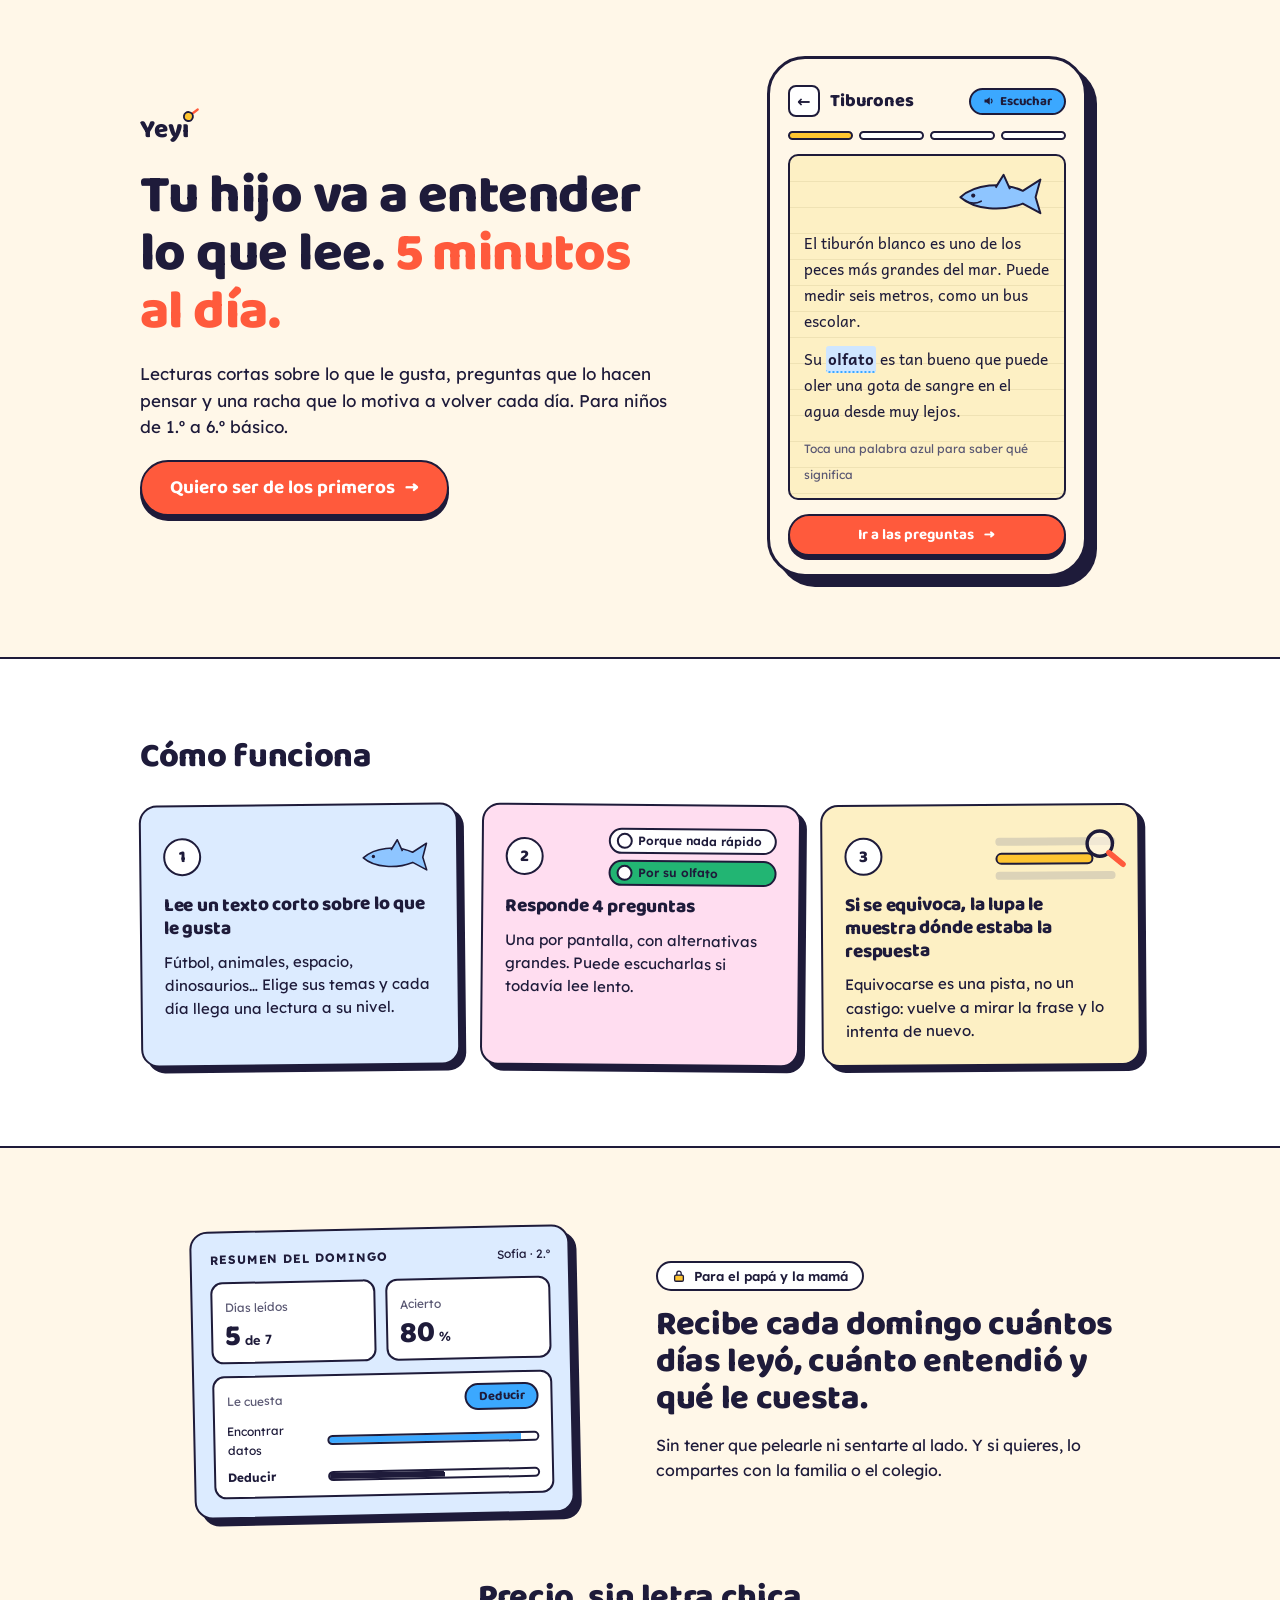
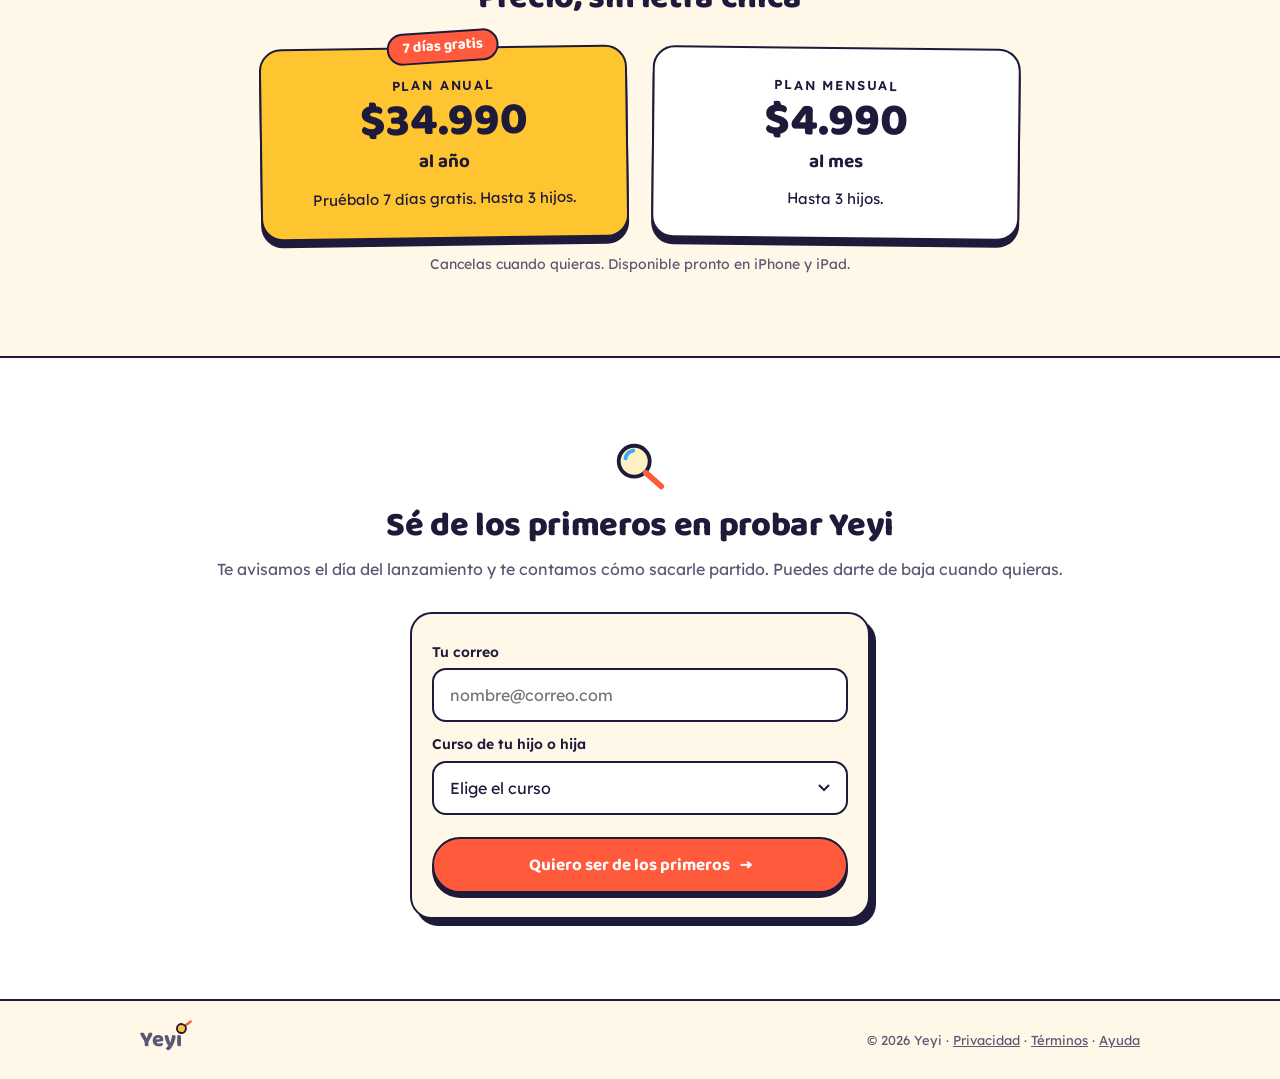
==== landing/index.html @ 7506d90a "Waitlist: say we'll write on launch day and after, with unsubscribe anytime Co-Authored-By: Claude O" ====
<!doctype html>
<html lang="es">
<head>
<meta charset="utf-8">
<meta name="viewport" content="width=device-width, initial-scale=1">
<title>Yeyi: Comprensión lectora para niños de 1.º a 6.º básico</title>
<meta name="description" content="Tu hijo va a entender lo que lee. 5 minutos al día. Lecturas cortas sobre lo que le gusta, preguntas que lo hacen pensar y una racha diaria.">
<meta property="og:title" content="Yeyi: tu hijo va a entender lo que lee">
<meta property="og:description" content="5 minutos al día. Para niños de 1.º a 6.º básico.">
<meta property="og:type" content="website">
<link rel="icon" href="favicon.svg" type="image/svg+xml">
<link rel="preconnect" href="https://fonts.googleapis.com">
<link rel="preconnect" href="https://fonts.gstatic.com" crossorigin>
<link href="https://fonts.googleapis.com/css2?family=Andika&family=Baloo+2:wght@600;700;800&family=Lexend:wght@400;500;600&display=swap" rel="stylesheet">
<link rel="stylesheet" href="styles.css">
</head>
<body>

<header class="hero band band-paper">
  <div class="wrap hero-grid">
    <div class="hero-copy">
      <a class="logo" href="/" aria-label="Yeyi">
        <span>Yeyı</span>
        <svg class="logo-lupa" viewBox="0 0 24 24" aria-hidden="true"><line x1="14" y1="9" x2="21" y2="2" stroke="#FF5A3C" stroke-width="3" stroke-linecap="round"/><circle cx="10" cy="13" r="6" fill="#FFC530" stroke="#1E1B3A" stroke-width="2.5"/></svg>
      </a>
      <h1>Tu hijo va a entender lo que lee. <em>5 minutos al día.</em></h1>
      <p class="lead">Lecturas cortas sobre lo que le gusta, preguntas que lo hacen pensar y una racha que lo motiva a volver cada día. Para niños de 1.º a 6.º básico.</p>
      <a class="btn" href="#lista">Quiero ser de los primeros <span aria-hidden="true">→</span></a>
    </div>

    <div class="phone" aria-hidden="true">
      <div class="phone-top">
        <span class="phone-back">←</span>
        <span class="phone-title">Tiburones</span>
        <span class="pill pill-blue"><svg viewBox="0 0 16 16" width="12" height="12"><path d="M2 6h3l4-3v10l-4-3H2z" fill="currentColor"/><path d="M11 5.5a3.5 3.5 0 0 1 0 5" fill="none" stroke="currentColor" stroke-width="1.6" stroke-linecap="round"/></svg> Escuchar</span>
      </div>
      <div class="progress"><i class="on"></i><i></i><i></i><i></i></div>
      <div class="notebook">
        <svg class="shark" viewBox="0 0 120 60"><path d="M8 34c18-16 52-20 78-8l22-14-6 22 6 20-22-12C60 52 26 50 8 34z" fill="#8EC5FF" stroke="#1E1B3A" stroke-width="2.5" stroke-linejoin="round"/><path d="M52 22l10-16 8 18" fill="#8EC5FF" stroke="#1E1B3A" stroke-width="2.5" stroke-linejoin="round"/><circle cx="24" cy="32" r="2.6" fill="#1E1B3A"/><path d="M14 38c6 4 14 4 20 1" fill="none" stroke="#1E1B3A" stroke-width="2" stroke-linecap="round"/></svg>
        <p>El tiburón blanco es uno de los peces más grandes del mar. Puede medir seis metros, como un bus escolar.</p>
        <p>Su <mark>olfato</mark> es tan bueno que puede oler una gota de sangre en el agua desde muy lejos.</p>
        <p class="hint">Toca una palabra azul para saber qué significa</p>
      </div>
      <span class="btn btn-sm">Ir a las preguntas <span>→</span></span>
    </div>
  </div>
</header>

<section class="band band-white">
  <div class="wrap">
    <h2>Cómo funciona</h2>
    <div class="steps">
      <article class="card card-blue">
        <div class="card-head">
          <span class="num">1</span>
          <svg class="shark shark-sm" viewBox="0 0 120 60" aria-hidden="true"><path d="M8 34c18-16 52-20 78-8l22-14-6 22 6 20-22-12C60 52 26 50 8 34z" fill="#8EC5FF" stroke="#1E1B3A" stroke-width="2.5" stroke-linejoin="round"/><path d="M52 22l10-16 8 18" fill="#8EC5FF" stroke="#1E1B3A" stroke-width="2.5" stroke-linejoin="round"/><circle cx="24" cy="32" r="2.6" fill="#1E1B3A"/></svg>
        </div>
        <h3>Lee un texto corto sobre lo que le gusta</h3>
        <p>Fútbol, animales, espacio, dinosaurios… Elige sus temas y cada día llega una lectura a su nivel.</p>
      </article>
      <article class="card card-pink">
        <div class="card-head">
          <span class="num">2</span>
          <div class="options" aria-hidden="true">
            <span class="opt">Porque nada rápido</span>
            <span class="opt opt-ok">Por su olfato</span>
          </div>
        </div>
        <h3>Responde 4 preguntas</h3>
        <p>Una por pantalla, con alternativas grandes. Puede escucharlas si todavía lee lento.</p>
      </article>
      <article class="card card-yellow">
        <div class="card-head">
          <span class="num">3</span>
          <div class="lupa-lines" aria-hidden="true">
            <i></i><i class="hl"></i><i></i>
            <svg viewBox="0 0 40 40"><circle cx="16" cy="16" r="11" fill="#FFF7E8" fill-opacity=".6" stroke="#1E1B3A" stroke-width="3"/><line x1="24" y1="24" x2="36" y2="34" stroke="#FF5A3C" stroke-width="5" stroke-linecap="round"/></svg>
          </div>
        </div>
        <h3>Si se equivoca, la lupa le muestra dónde estaba la respuesta</h3>
        <p>Equivocarse es una pista, no un castigo: vuelve a mirar la frase y lo intenta de nuevo.</p>
      </article>
    </div>
  </div>
</section>

<section class="band band-paper">
  <div class="wrap parent-grid">
    <div class="parent-copy">
      <span class="badge"><svg viewBox="0 0 16 16" width="14" height="14" aria-hidden="true"><rect x="3" y="7" width="10" height="7" rx="1.5" fill="#FFC530" stroke="#1E1B3A" stroke-width="1.5"/><path d="M5.5 7V5a2.5 2.5 0 0 1 5 0v2" fill="none" stroke="#1E1B3A" stroke-width="1.5"/></svg> Para el papá y la mamá</span>
      <h2>Recibe cada domingo cuántos días leyó, cuánto entendió y qué le cuesta.</h2>
      <p>Sin tener que pelearle ni sentarte al lado. Y si quieres, lo compartes con la familia o el colegio.</p>
    </div>
    <div class="summary" aria-hidden="true">
      <div class="summary-top"><b>RESUMEN DEL DOMINGO</b><span>Sofía · 2.º</span></div>
      <div class="stats">
        <div><small>Días leídos</small><strong>5<em>de 7</em></strong></div>
        <div><small>Acierto</small><strong>80<em>%</em></strong></div>
      </div>
      <div class="skills">
        <div class="skills-top"><small>Le cuesta</small><span class="pill pill-blue">Deducir</span></div>
        <div class="skill"><span>Encontrar datos</span><i style="--v:92%"></i></div>
        <div class="skill"><span><b>Deducir</b></span><i class="dark" style="--v:55%"></i></div>
      </div>
    </div>
  </div>

  <div class="wrap pricing">
    <h2>Precio, sin letra chica</h2>
    <div class="plans">
      <div class="plan plan-year">
        <span class="tag">7 días gratis</span>
        <small>PLAN ANUAL</small>
        <strong>$34.990</strong>
        <b>al año</b>
        <p>Pruébalo 7 días gratis. Hasta 3 hijos.</p>
      </div>
      <div class="plan">
        <small>PLAN MENSUAL</small>
        <strong>$4.990</strong>
        <b>al mes</b>
        <p>Hasta 3 hijos.</p>
      </div>
    </div>
    <p class="note">Cancelas cuando quieras. Disponible pronto en iPhone y iPad.</p>
  </div>
</section>

<section class="band band-white" id="lista">
  <div class="wrap signup">
    <svg class="big-lupa" viewBox="0 0 60 60" aria-hidden="true"><circle cx="24" cy="24" r="16" fill="#FDF0C4" stroke="#1E1B3A" stroke-width="4"/><path d="M15 21a10 10 0 0 1 8-8" fill="none" stroke="#3BA8FF" stroke-width="4" stroke-linecap="round"/><line x1="36" y1="36" x2="52" y2="50" stroke="#FF5A3C" stroke-width="6" stroke-linecap="round"/></svg>
    <h2>Sé de los primeros en probar Yeyi</h2>
    <p>Te avisamos el día del lanzamiento y te contamos cómo sacarle partido. Puedes darte de baja cuando quieras.</p>
    <form class="form" id="waitlist" novalidate>
      <label for="email">Tu correo</label>
      <input id="email" name="email" type="email" inputmode="email" autocomplete="email" placeholder="nombre@correo.com" required>
      <label for="curso">Curso de tu hijo o hija</label>
      <select id="curso" name="curso" required>
        <option value="" selected disabled>Elige el curso</option>
        <option value="1">1.º básico</option>
        <option value="2">2.º básico</option>
        <option value="3">3.º básico</option>
        <option value="4">4.º básico</option>
        <option value="5">5.º básico</option>
        <option value="6">6.º básico</option>
      </select>
      <p class="error" id="error" role="alert" hidden></p>
      <button class="btn" type="submit">Quiero ser de los primeros <span aria-hidden="true">→</span></button>
    </form>
    <div class="done" id="done" hidden>
      <strong>¡Listo!</strong>
      <p>Te avisaremos apenas Yeyi esté disponible.</p>
    </div>
  </div>
</section>

<footer class="band band-paper">
  <div class="wrap foot">
    <a class="logo logo-sm" href="/" aria-label="Yeyi"><span>Yeyı</span><svg class="logo-lupa" viewBox="0 0 24 24" aria-hidden="true"><line x1="14" y1="9" x2="21" y2="2" stroke="#FF5A3C" stroke-width="3" stroke-linecap="round"/><circle cx="10" cy="13" r="6" fill="#FFC530" stroke="#1E1B3A" stroke-width="2.5"/></svg></a>
    <span>© 2026 Yeyi · <a href="privacidad.html">Privacidad</a> · <a href="terminos.html">Términos</a> · <a href="ayuda.html">Ayuda</a></span>
  </div>
</footer>

<script src="app.js"></script>
</body>
</html>
---- landing/styles.css ----
:root {
  --papel: #FFF7E8;
  --tinta: #1E1B3A;
  --tomate: #FF5A3C;
  --girasol: #FFC530;
  --cielo: #3BA8FF;
  --pasto: #22B573;
  --azul-suave: #DCEBFF;
  --rosa-suave: #FFDDF0;
  --amarillo-suave: #FDF0C4;
  --gris: #5A5873;
  --display: "Baloo 2", system-ui, sans-serif;
  --ui: "Lexend", system-ui, sans-serif;
  --lectura: "Andika", system-ui, sans-serif;
}

* { box-sizing: border-box; }
[hidden] { display: none !important; }
html { scroll-behavior: smooth; }
body { margin: 0; background: var(--papel); color: var(--tinta); font: 400 16px/1.55 var(--ui); -webkit-font-smoothing: antialiased; }
h1, h2, h3 { font-family: var(--display); font-weight: 800; line-height: 1.08; margin: 0; letter-spacing: -0.01em; }
h1 { font-size: clamp(34px, 8.5vw, 54px); }
h1 em { font-style: normal; color: var(--tomate); display: block; }
h2 { font-size: clamp(26px, 6vw, 34px); }
h3 { font-size: 19px; line-height: 1.2; }
p { margin: 0; }
a { color: inherit; }

.wrap { max-width: 1040px; margin: 0 auto; padding: 0 20px; }
.band { padding: 56px 0; border-bottom: 2px solid var(--tinta); }
.band-paper { background: var(--papel); }
.band-white { background: #fff; }
footer.band { border-bottom: 0; padding: 28px 0; }

/* Logo */
.logo { position: relative; display: inline-block; font: 800 26px/1 var(--display); text-decoration: none; padding-right: 6px; }
.logo-lupa { position: absolute; width: 18px; height: 18px; right: -4px; top: -10px; transform: rotate(8deg); }
.logo-sm { font-size: 22px; }

/* Buttons */
.btn {
  display: inline-flex; align-items: center; justify-content: center; gap: 10px;
  min-height: 56px; padding: 0 28px; width: 100%;
  background: var(--tomate); color: #fff; border: 2.5px solid var(--tinta); border-radius: 999px;
  box-shadow: 0 5px 0 var(--tinta);
  font: 700 19px/1 var(--display); text-decoration: none; cursor: pointer;
  transition: transform .12s, box-shadow .12s;
}
.btn:hover { transform: translateY(-1px); box-shadow: 0 6px 0 var(--tinta); }
.btn:active { transform: translateY(5px); box-shadow: 0 0 0 var(--tinta); }
.btn:disabled { opacity: .7; cursor: wait; }
.btn-sm { min-height: 42px; font-size: 15px; box-shadow: 0 4px 0 var(--tinta); }

.pill { display: inline-flex; align-items: center; gap: 5px; padding: 5px 12px; border: 2px solid var(--tinta); border-radius: 999px; font: 700 13px/1 var(--display); white-space: nowrap; }
.pill-blue { background: var(--cielo); color: var(--tinta); }

/* Hero */
.hero { padding-top: 40px; }
.hero-grid { display: grid; gap: 40px; }
.hero-copy { display: grid; gap: 20px; justify-items: start; }
.hero-copy .logo { margin-bottom: 4px; }
.lead { font-size: 17px; max-width: 34em; }

/* Phone mockup */
.phone {
  width: min(320px, 100%); justify-self: center; display: grid; gap: 14px;
  background: var(--papel); border: 3px solid var(--tinta); border-radius: 38px; padding: 26px 18px 18px;
  box-shadow: 10px 10px 0 var(--tinta);
}
.phone-top { display: flex; align-items: center; gap: 10px; }
.phone-back { display: grid; place-items: center; width: 32px; height: 32px; border: 2px solid var(--tinta); border-radius: 8px; background: #fff; font-weight: 700; }
.phone-title { font: 800 18px/1 var(--display); flex: 1; }
.progress { display: grid; grid-template-columns: repeat(4, 1fr); gap: 6px; }
.progress i { height: 9px; border: 2px solid var(--tinta); border-radius: 99px; background: #fff; }
.progress i.on { background: var(--girasol); }
.notebook {
  display: grid; gap: 12px; padding: 14px 14px 10px; border: 2px solid var(--tinta); border-radius: 10px;
  background: repeating-linear-gradient(#FDF0C4 0 25px, #EFE2B4 25px 26px);
  font: 15.5px/26px var(--lectura);
}
.notebook mark { background: #CFE6FF; color: inherit; font-weight: 700; border-bottom: 2px dotted var(--cielo); padding: 0 2px; border-radius: 3px; }
.notebook .hint { font: 12px/26px var(--ui); color: var(--gris); }
.shark { width: 96px; justify-self: end; }
.shark-sm { width: 76px; }

/* Steps */
.steps { display: grid; gap: 22px; margin-top: 28px; }
.card { border: 2.5px solid var(--tinta); border-radius: 18px; padding: 22px; box-shadow: 6px 6px 0 var(--tinta); display: grid; gap: 10px; align-content: start; }
.card p { font-size: 15px; }
.card-blue { background: var(--azul-suave); transform: rotate(-.6deg); }
.card-pink { background: var(--rosa-suave); transform: rotate(.5deg); }
.card-yellow { background: var(--amarillo-suave); transform: rotate(-.4deg); }
.card-head { display: flex; justify-content: space-between; align-items: center; min-height: 56px; }
.num { display: grid; place-items: center; width: 38px; height: 38px; border: 2.5px solid var(--tinta); border-radius: 50%; background: #fff; font: 800 17px/1 var(--display); }
.options { display: grid; gap: 6px; }
.opt { display: flex; align-items: center; gap: 6px; padding: 3px 12px 3px 6px; border: 2px solid var(--tinta); border-radius: 999px; background: #fff; font: 600 12px/1.3 var(--ui); }
.opt::before { content: ""; width: 12px; height: 12px; border: 2px solid var(--tinta); border-radius: 50%; background: #fff; }
.opt-ok { background: var(--pasto); }
.lupa-lines { position: relative; width: 120px; display: grid; gap: 7px; padding-top: 6px; }
.lupa-lines i { height: 8px; border-radius: 99px; background: #DCD3B8; }
.lupa-lines i.hl { height: 12px; width: 82%; background: var(--girasol); border: 2px solid var(--tinta); }
.lupa-lines svg { position: absolute; width: 46px; right: -12px; top: -6px; }

/* Parent */
.parent-grid { display: grid; gap: 32px; align-items: center; }
.parent-copy { display: grid; gap: 16px; justify-items: start; }
.badge { display: inline-flex; align-items: center; gap: 8px; padding: 6px 14px; border: 2px solid var(--tinta); border-radius: 999px; background: #fff; font: 600 13px/1 var(--ui); }
.summary { background: var(--azul-suave); border: 2.5px solid var(--tinta); border-radius: 18px; padding: 18px; box-shadow: 7px 7px 0 var(--tinta); transform: rotate(-1.2deg); display: grid; gap: 12px; max-width: 380px; width: 100%; justify-self: center; }
.summary-top { display: flex; justify-content: space-between; font-size: 12px; }
.summary-top b { letter-spacing: .08em; }
.stats { display: grid; grid-template-columns: 1fr 1fr; gap: 10px; }
.stats > div, .skills { background: #fff; border: 2px solid var(--tinta); border-radius: 12px; padding: 10px 12px; }
.stats small, .skills small { font-size: 12px; color: var(--gris); }
.stats strong { display: block; font: 800 30px/1 var(--display); margin-top: 4px; }
.stats strong em { font: 600 13px var(--ui); font-style: normal; margin-left: 4px; }
.skills { display: grid; gap: 8px; }
.skills-top { display: flex; justify-content: space-between; align-items: center; }
.skill { display: grid; grid-template-columns: 90px 1fr; align-items: center; gap: 10px; font-size: 12px; }
.skill i { height: 10px; border: 2px solid var(--tinta); border-radius: 99px; background: linear-gradient(90deg, var(--cielo) var(--v), #fff 0); }
.skill i.dark { background: linear-gradient(90deg, var(--tinta) var(--v), #fff 0); }

/* Pricing */
.pricing { margin-top: 64px; text-align: center; }
.plans { display: grid; gap: 24px; margin: 30px auto 16px; max-width: 760px; }
.plan { position: relative; display: grid; gap: 4px; padding: 30px 20px 26px; background: #fff; border: 2.5px solid var(--tinta); border-radius: 22px; box-shadow: 0 7px 0 var(--tinta); transform: rotate(.6deg); }
.plan-year { background: var(--girasol); transform: rotate(-.8deg); }
.plan small { font: 600 13px/1 var(--ui); letter-spacing: .14em; }
.plan strong { font: 800 46px/1.1 var(--display); }
.plan b { font: 700 19px/1.2 var(--display); }
.plan p { margin-top: 10px; font-size: 15px; }
.tag { position: absolute; top: -18px; left: 50%; transform: translateX(-50%) rotate(-3deg); background: var(--tomate); color: #fff; border: 2px solid var(--tinta); border-radius: 999px; padding: 4px 14px; font: 700 15px/1.3 var(--display); white-space: nowrap; }
.note { font-size: 14px; color: var(--gris); }

/* Signup */
.signup { text-align: center; display: grid; justify-items: center; gap: 12px; }
.signup > p { color: var(--gris); }
.big-lupa { width: 58px; }
.form { width: min(460px, 100%); margin-top: 18px; text-align: left; display: grid; gap: 8px; padding: 24px 20px; background: var(--papel); border: 2.5px solid var(--tinta); border-radius: 22px; box-shadow: 6px 7px 0 var(--tinta); }
.form label { font: 600 14px/1.2 var(--ui); margin-top: 6px; }
.form input, .form select { width: 100%; min-height: 54px; padding: 0 16px; border: 2.5px solid var(--tinta); border-radius: 14px; background: #fff; color: var(--tinta); font: 400 16px var(--ui); appearance: none; }
.form select { background: #fff url("data:image/svg+xml,%3Csvg xmlns='http://www.w3.org/2000/svg' viewBox='0 0 12 8'%3E%3Cpath d='M1 1l5 5 5-5' fill='none' stroke='%231E1B3A' stroke-width='2'/%3E%3C/svg%3E") no-repeat right 16px center / 12px; }
.form input:focus, .form select:focus { outline: 3px solid var(--cielo); outline-offset: 1px; }
.form .btn { margin-top: 14px; padding: 0 16px; font-size: 17px; white-space: nowrap; }
.error { color: #C2321A; font-size: 14px; }
.done { width: min(460px, 100%); margin-top: 18px; padding: 28px 20px; background: #D7F5E6; border: 2.5px solid var(--tinta); border-radius: 22px; box-shadow: 6px 7px 0 var(--tinta); }
.done strong { font: 800 26px/1.2 var(--display); }

/* Footer */
.foot { display: flex; justify-content: space-between; align-items: center; gap: 16px; flex-wrap: wrap; font-size: 13px; color: var(--gris); }

/* Desktop */
@media (min-width: 820px) {
  .band { padding: 80px 0; }
  .hero { padding-top: 56px; }
  .hero-grid { grid-template-columns: 1.25fr 1fr; align-items: center; }
  .btn { width: auto; }
  h1 em { display: inline; }
  .steps { grid-template-columns: repeat(3, 1fr); }
  .parent-grid { grid-template-columns: 1fr 1fr; }
  .summary { order: -1; }
  .plans { grid-template-columns: 1fr 1fr; }
  .form .btn { width: 100%; }
}

@media (prefers-reduced-motion: reduce) {
  html { scroll-behavior: auto; }
  .btn { transition: none; }
}
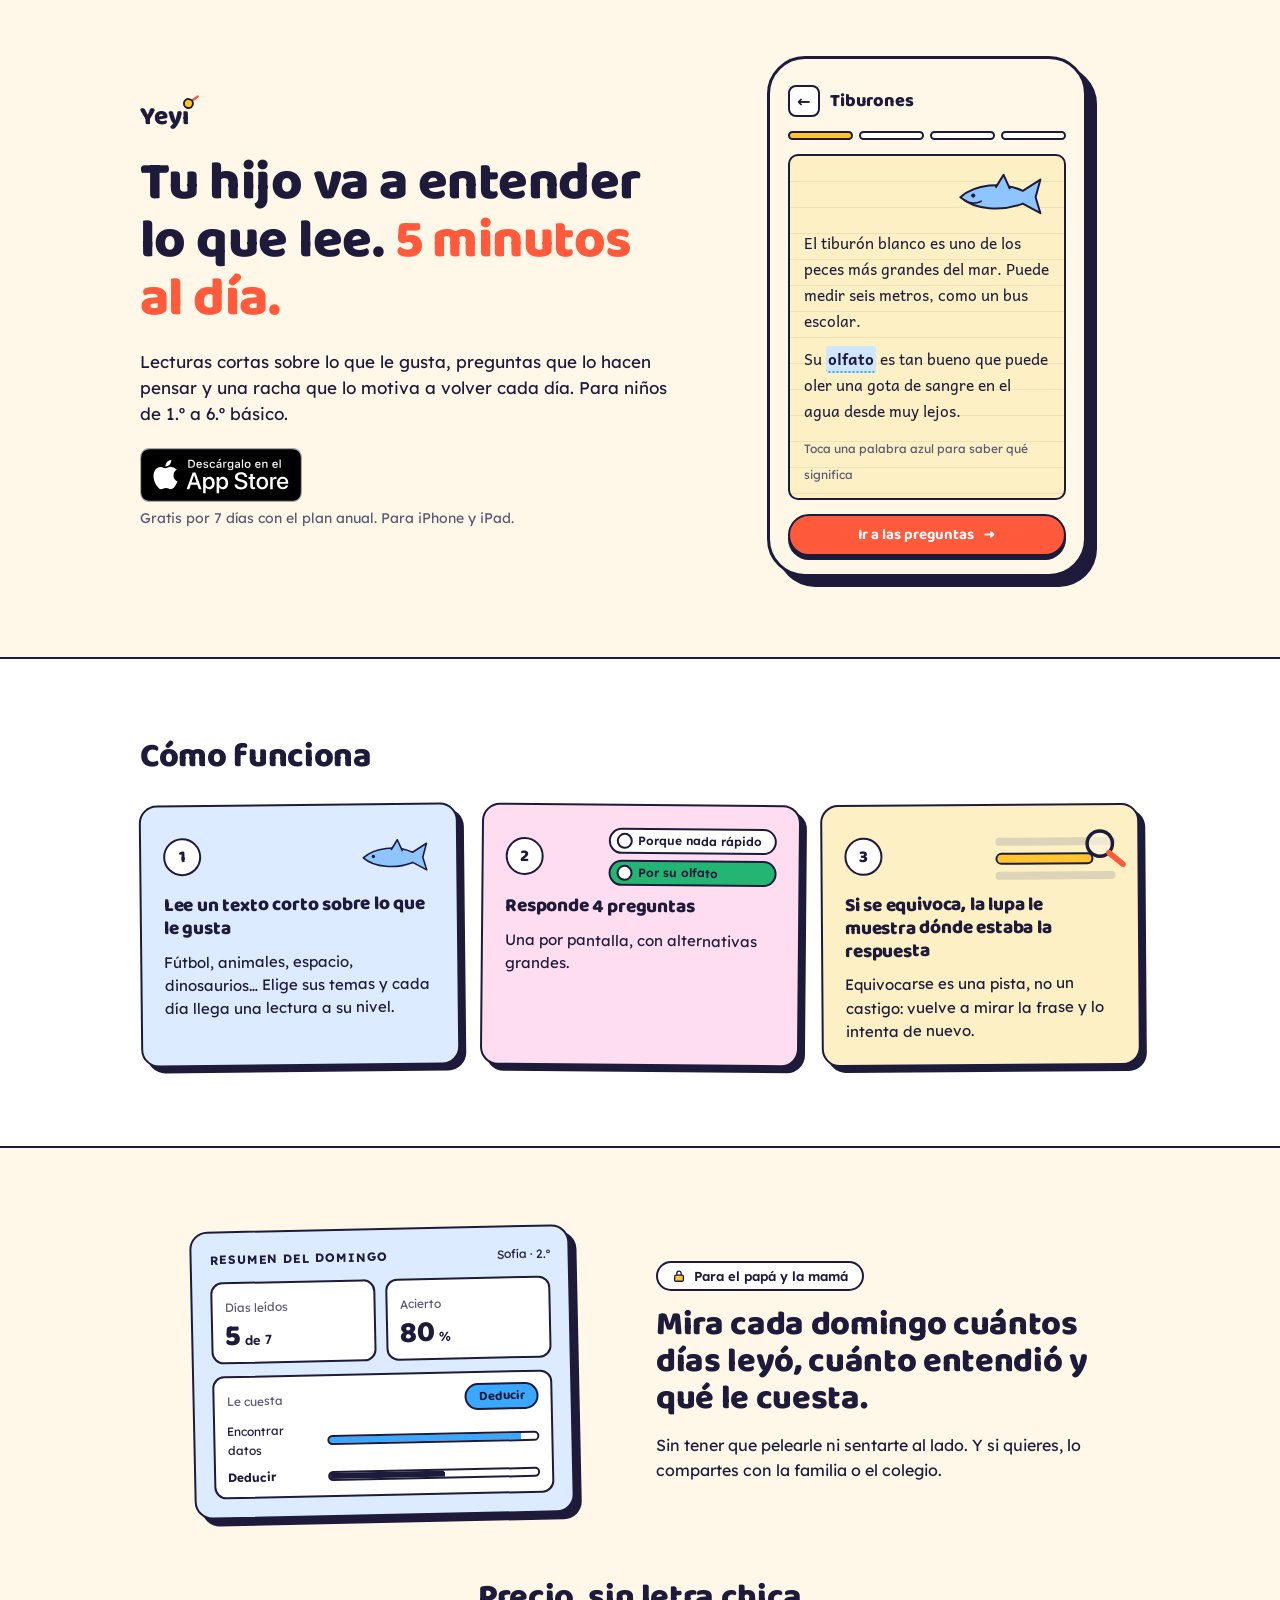
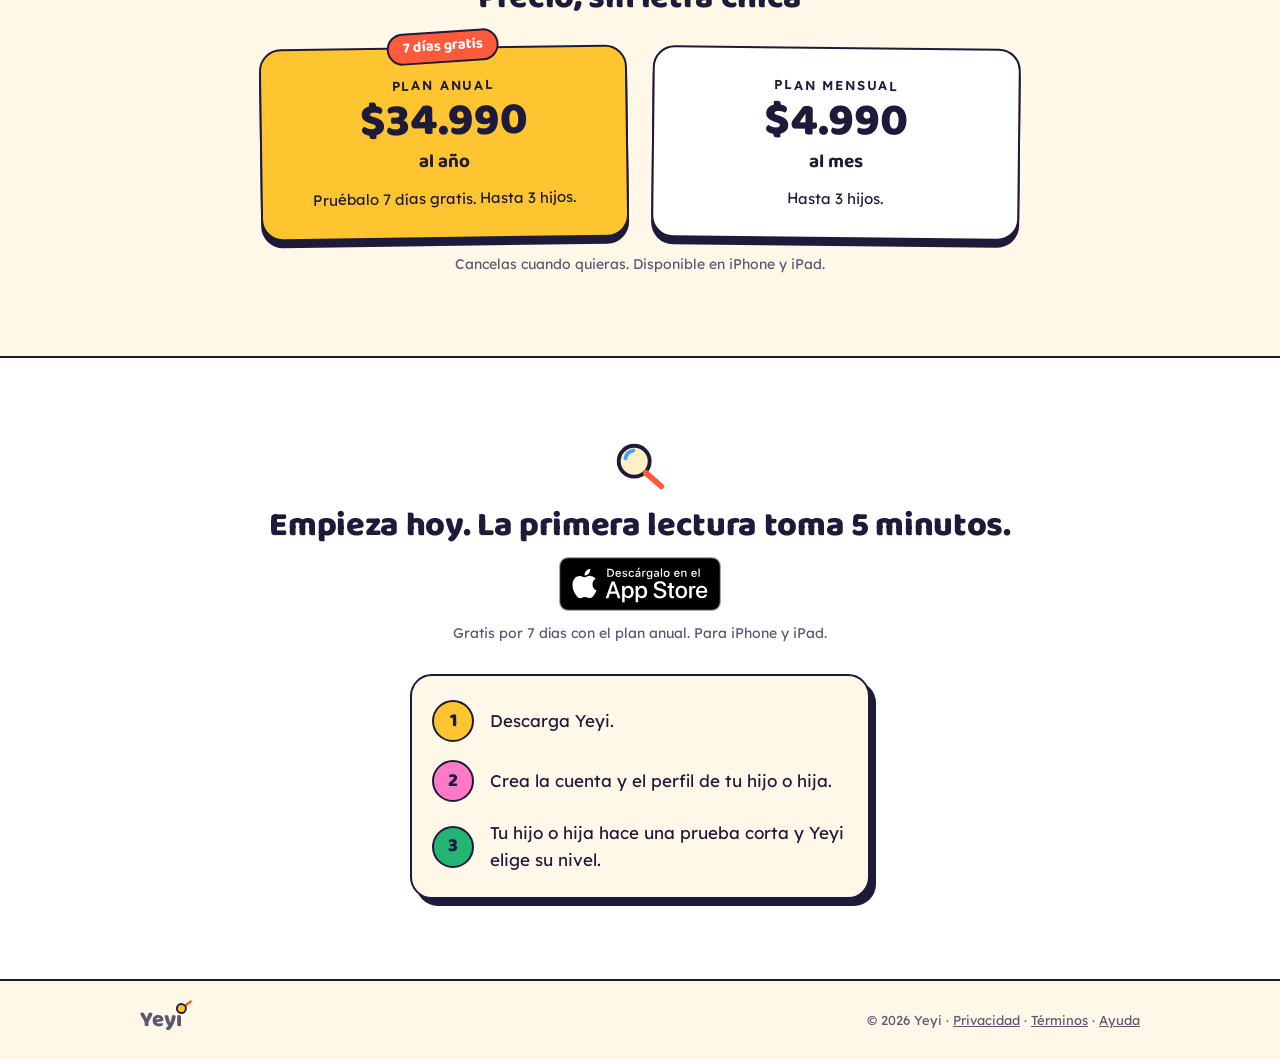
==== commit 79ce99a3: "Landing v2: App Store badge in hero, sticky bar and closing; Android visitors join the Android waitl" ====
--- a/landing/index.html
+++ b/landing/index.html
@@ -13,6 +13,7 @@
 <link rel="preconnect" href="https://fonts.gstatic.com" crossorigin>
 <link href="https://fonts.googleapis.com/css2?family=Andika&family=Baloo+2:wght@600;700;800&family=Lexend:wght@400;500;600&display=swap" rel="stylesheet">
 <link rel="stylesheet" href="styles.css">
+<script>document.documentElement.classList.add(/Android/i.test(navigator.userAgent) ? "android" : "ios");</script>
 </head>
 <body>
 
@@ -25,14 +26,36 @@
       </a>
       <h1>Tu hijo va a entender lo que lee. <em>5 minutos al día.</em></h1>
       <p class="lead">Lecturas cortas sobre lo que le gusta, preguntas que lo hacen pensar y una racha que lo motiva a volver cada día. Para niños de 1.º a 6.º básico.</p>
-      <a class="btn" href="#lista">Quiero ser de los primeros <span aria-hidden="true">→</span></a>
+      <div class="get ios-only">
+        <a class="appstore" href="https://apps.apple.com/cl/app/id6829563453" data-place="hero"><img src="img/app-store-badge-es.svg" width="162" height="54" alt="Descárgalo en el App Store"></a>
+        <p class="small">Gratis por 7 días con el plan anual. Para iPhone y iPad.</p>
+      </div>
+      <div class="android-box android-only">
+        <h3>Por ahora Yeyi es solo para iPhone y iPad.</h3>
+        <p>¿Tienes Android? Déjanos tu correo y te avisamos cuando salga.</p>
+      <form class="form waitlist" novalidate>
+        <label>Tu correo<input name="email" type="email" inputmode="email" autocomplete="email" placeholder="nombre@correo.com" required></label>
+        <label>Curso de tu hijo o hija
+        <select name="curso" required>
+          <option value="" selected disabled>Elige el curso</option>
+          <option value="1">1.º básico</option>
+          <option value="2">2.º básico</option>
+          <option value="3">3.º básico</option>
+          <option value="4">4.º básico</option>
+          <option value="5">5.º básico</option>
+          <option value="6">6.º básico</option>
+        </select></label>
+        <p class="error" role="alert" hidden></p>
+        <button class="btn" type="submit">Avísame cuando salga en Android</button>
+      </form>
+      <div class="done" hidden><strong>¡Listo!</strong><p>Te avisamos cuando Yeyi salga en Android.</p></div>
+      </div>
     </div>
 
     <div class="phone" aria-hidden="true">
       <div class="phone-top">
         <span class="phone-back">←</span>
         <span class="phone-title">Tiburones</span>
-        <span class="pill pill-blue"><svg viewBox="0 0 16 16" width="12" height="12"><path d="M2 6h3l4-3v10l-4-3H2z" fill="currentColor"/><path d="M11 5.5a3.5 3.5 0 0 1 0 5" fill="none" stroke="currentColor" stroke-width="1.6" stroke-linecap="round"/></svg> Escuchar</span>
       </div>
       <div class="progress"><i class="on"></i><i></i><i></i><i></i></div>
       <div class="notebook">
@@ -67,7 +90,7 @@
           </div>
         </div>
         <h3>Responde 4 preguntas</h3>
-        <p>Una por pantalla, con alternativas grandes. Puede escucharlas si todavía lee lento.</p>
+        <p>Una por pantalla, con alternativas grandes.</p>
       </article>
       <article class="card card-yellow">
         <div class="card-head">
@@ -88,7 +111,7 @@
   <div class="wrap parent-grid">
     <div class="parent-copy">
       <span class="badge"><svg viewBox="0 0 16 16" width="14" height="14" aria-hidden="true"><rect x="3" y="7" width="10" height="7" rx="1.5" fill="#FFC530" stroke="#1E1B3A" stroke-width="1.5"/><path d="M5.5 7V5a2.5 2.5 0 0 1 5 0v2" fill="none" stroke="#1E1B3A" stroke-width="1.5"/></svg> Para el papá y la mamá</span>
-      <h2>Recibe cada domingo cuántos días leyó, cuánto entendió y qué le cuesta.</h2>
+      <h2>Mira cada domingo cuántos días leyó, cuánto entendió y qué le cuesta.</h2>
       <p>Sin tener que pelearle ni sentarte al lado. Y si quieres, lo compartes con la familia o el colegio.</p>
     </div>
     <div class="summary" aria-hidden="true">
@@ -122,37 +145,50 @@
         <p>Hasta 3 hijos.</p>
       </div>
     </div>
-    <p class="note">Cancelas cuando quieras. Disponible pronto en iPhone y iPad.</p>
+    <p class="note">Cancelas cuando quieras. Disponible en iPhone y iPad.</p>
   </div>
 </section>
 
-<section class="band band-white" id="lista">
+<section class="band band-white" id="descargar">
   <div class="wrap signup">
     <svg class="big-lupa" viewBox="0 0 60 60" aria-hidden="true"><circle cx="24" cy="24" r="16" fill="#FDF0C4" stroke="#1E1B3A" stroke-width="4"/><path d="M15 21a10 10 0 0 1 8-8" fill="none" stroke="#3BA8FF" stroke-width="4" stroke-linecap="round"/><line x1="36" y1="36" x2="52" y2="50" stroke="#FF5A3C" stroke-width="6" stroke-linecap="round"/></svg>
-    <h2>Sé de los primeros en probar Yeyi</h2>
-    <p>Te avisamos el día del lanzamiento y te contamos cómo sacarle partido. Puedes darte de baja cuando quieras.</p>
-    <form class="form" id="waitlist" novalidate>
-      <label for="email">Tu correo</label>
-      <input id="email" name="email" type="email" inputmode="email" autocomplete="email" placeholder="nombre@correo.com" required>
-      <label for="curso">Curso de tu hijo o hija</label>
-      <select id="curso" name="curso" required>
-        <option value="" selected disabled>Elige el curso</option>
-        <option value="1">1.º básico</option>
-        <option value="2">2.º básico</option>
-        <option value="3">3.º básico</option>
-        <option value="4">4.º básico</option>
-        <option value="5">5.º básico</option>
-        <option value="6">6.º básico</option>
-      </select>
-      <p class="error" id="error" role="alert" hidden></p>
-      <button class="btn" type="submit">Quiero ser de los primeros <span aria-hidden="true">→</span></button>
-    </form>
-    <div class="done" id="done" hidden>
-      <strong>¡Listo!</strong>
-      <p>Te avisaremos apenas Yeyi esté disponible.</p>
-    </div>
+    <div class="get get-center ios-only">
+      <h2>Empieza hoy. La primera lectura toma 5 minutos.</h2>
+      <a class="appstore" href="https://apps.apple.com/cl/app/id6829563453" data-place="cierre"><img src="img/app-store-badge-es.svg" width="162" height="54" alt="Descárgalo en el App Store"></a>
+      <p class="small">Gratis por 7 días con el plan anual. Para iPhone y iPad.</p>
+      <ol class="how">
+        <li><span class="n n1">1</span>Descarga Yeyi.</li>
+        <li><span class="n n2">2</span>Crea la cuenta y el perfil de tu hijo o hija.</li>
+        <li><span class="n n3">3</span>Tu hijo o hija hace una prueba corta y Yeyi elige su nivel.</li>
+      </ol>
+    </div>
+    <div class="android-box android-only">
+        <h3>Por ahora Yeyi es solo para iPhone y iPad.</h3>
+        <p>¿Tienes Android? Déjanos tu correo y te avisamos cuando salga.</p>
+      <form class="form waitlist" novalidate>
+        <label>Tu correo<input name="email" type="email" inputmode="email" autocomplete="email" placeholder="nombre@correo.com" required></label>
+        <label>Curso de tu hijo o hija
+        <select name="curso" required>
+          <option value="" selected disabled>Elige el curso</option>
+          <option value="1">1.º básico</option>
+          <option value="2">2.º básico</option>
+          <option value="3">3.º básico</option>
+          <option value="4">4.º básico</option>
+          <option value="5">5.º básico</option>
+          <option value="6">6.º básico</option>
+        </select></label>
+        <p class="error" role="alert" hidden></p>
+        <button class="btn" type="submit">Avísame cuando salga en Android</button>
+      </form>
+      <div class="done" hidden><strong>¡Listo!</strong><p>Te avisamos cuando Yeyi salga en Android.</p></div>
+      </div>
   </div>
 </section>
+
+<div class="sticky ios-only" id="sticky" aria-hidden="true">
+  <div><b>Yeyi en el App Store</b><small>7 días gratis con el plan anual</small></div>
+  <a class="appstore" href="https://apps.apple.com/cl/app/id6829563453" data-place="barra"><img src="img/app-store-badge-es.svg" width="162" height="54" alt="Descárgalo en el App Store"></a>
+</div>
 
 <footer class="band band-paper">
   <div class="wrap foot">
--- a/landing/styles.css
+++ b/landing/styles.css
@@ -145,6 +145,30 @@
 .done { width: min(460px, 100%); margin-top: 18px; padding: 28px 20px; background: #D7F5E6; border: 2.5px solid var(--tinta); border-radius: 22px; box-shadow: 6px 7px 0 var(--tinta); }
 .done strong { font: 800 26px/1.2 var(--display); }
 
+/* App Store (landing v2). Apple's badge as-is: 54 px tall, 14 px clear around it. */
+html.android .ios-only, html:not(.android) .android-only { display: none !important; }
+.get { display: grid; gap: 6px; justify-items: start; }
+.get-center { justify-items: center; gap: 12px; }
+.appstore { display: inline-block; padding: 14px; margin: -14px; line-height: 0; }
+.appstore img { height: 54px; width: auto; }
+.small { font-size: 14px; color: var(--gris); margin: 0; }
+.how { list-style: none; margin: 18px 0 0; padding: 24px 20px; width: min(460px, 100%); display: grid; gap: 18px; text-align: left; background: var(--papel); border: 2.5px solid var(--tinta); border-radius: 22px; box-shadow: 6px 7px 0 var(--tinta); font-size: 17px; }
+.how li { display: flex; align-items: center; gap: 16px; }
+.how .n { flex: none; display: grid; place-items: center; width: 42px; height: 42px; border: 2.5px solid var(--tinta); border-radius: 50%; font: 800 19px/1 var(--display); }
+.n1 { background: var(--girasol); } .n2 { background: #FF7AC6; } .n3 { background: var(--pasto); }
+.android-box { width: min(460px, 100%); display: grid; gap: 8px; text-align: left; padding: 24px 20px; background: var(--azul-suave); border: 2.5px solid var(--tinta); border-radius: 22px; box-shadow: 6px 7px 0 var(--tinta); }
+.android-box h3 { font-size: 22px; }
+.android-box .form { margin: 4px 0 0; padding: 0; background: none; border: 0; box-shadow: none; }
+.form label { display: grid; gap: 8px; }
+.sticky { display: none; }
+@media (max-width: 760px) {
+  .sticky.visible { display: flex; align-items: center; justify-content: space-between; gap: 12px; position: fixed; inset: auto 0 0; z-index: 10; padding: 10px 16px calc(10px + env(safe-area-inset-bottom)); background: var(--papel); border-top: 2.5px solid var(--tinta); }
+  .sticky b { display: block; font: 800 17px/1.2 var(--display); }
+  .sticky small { font: 400 13px/1.3 var(--ui); color: var(--gris); }
+  .sticky .appstore img { height: 48px; }
+  body.con-barra { padding-bottom: 92px; }
+}
+
 /* Footer */
 .foot { display: flex; justify-content: space-between; align-items: center; gap: 16px; flex-wrap: wrap; font-size: 13px; color: var(--gris); }
 
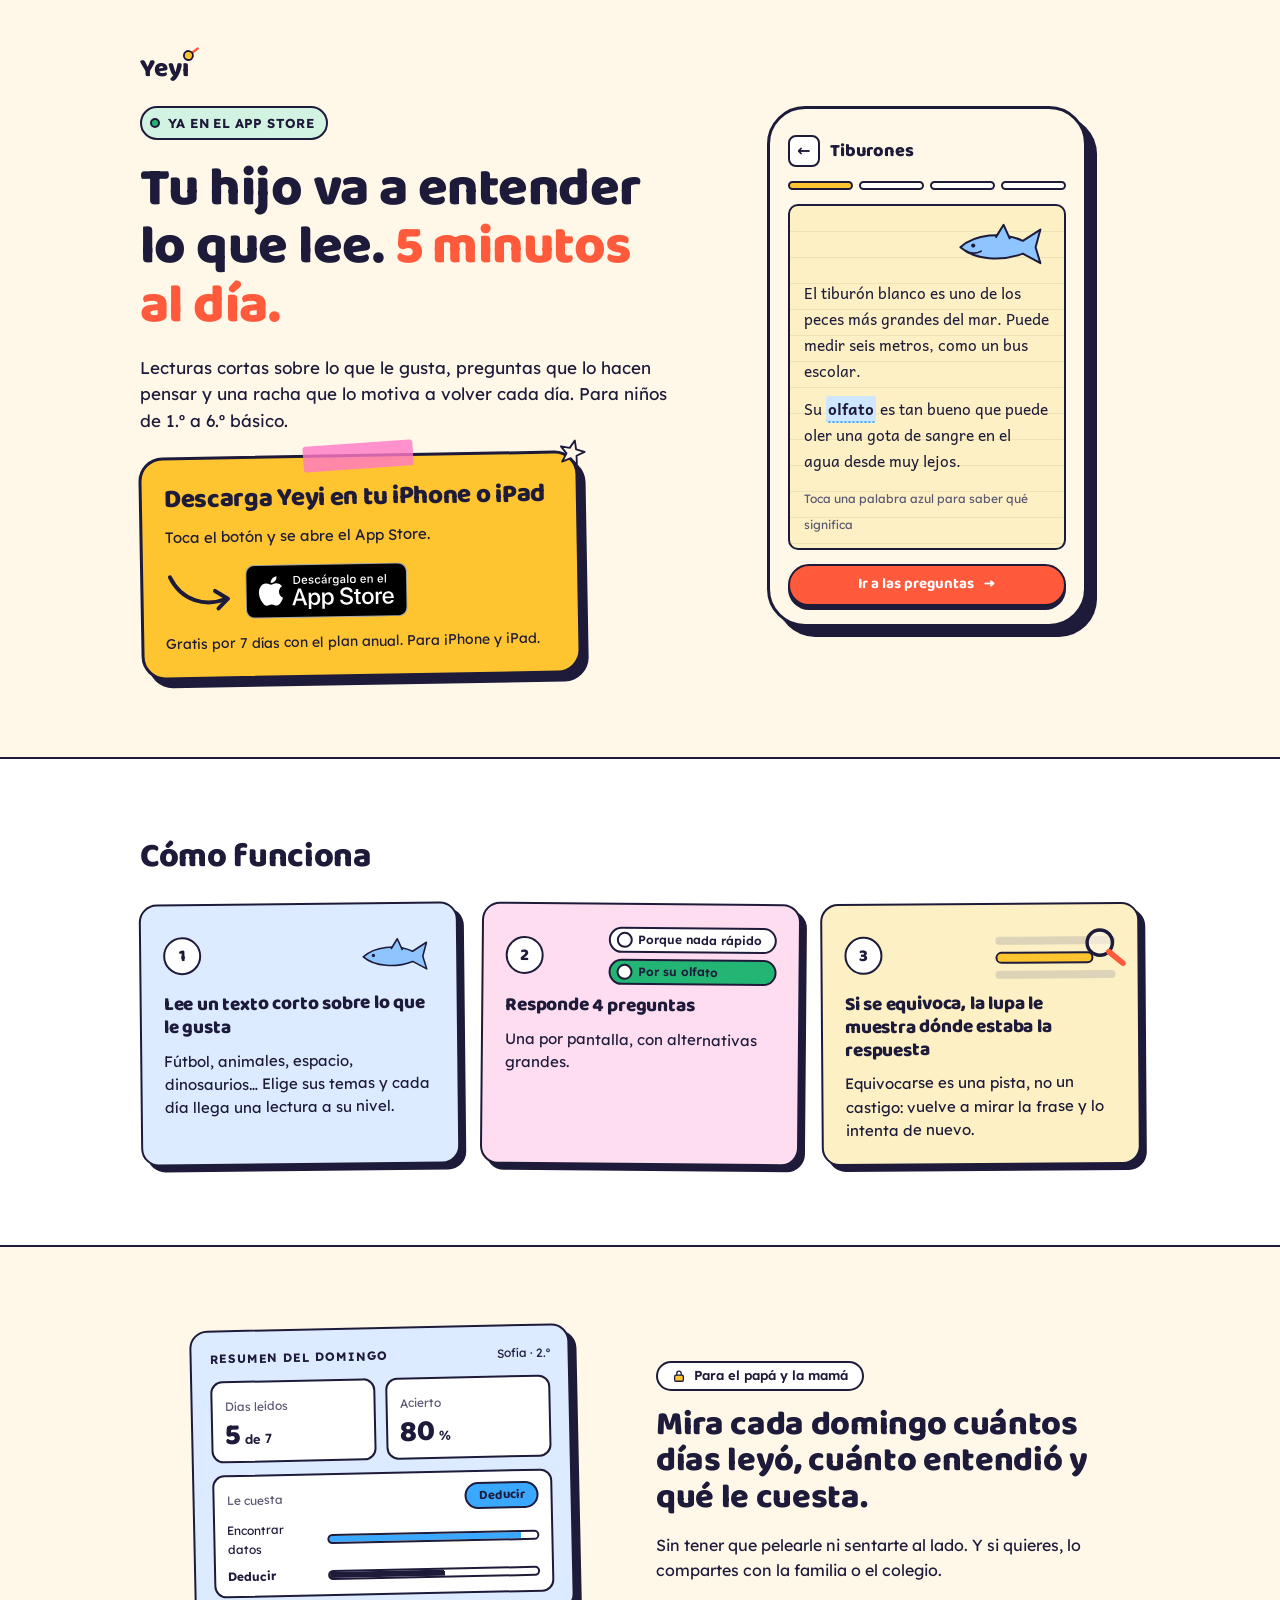
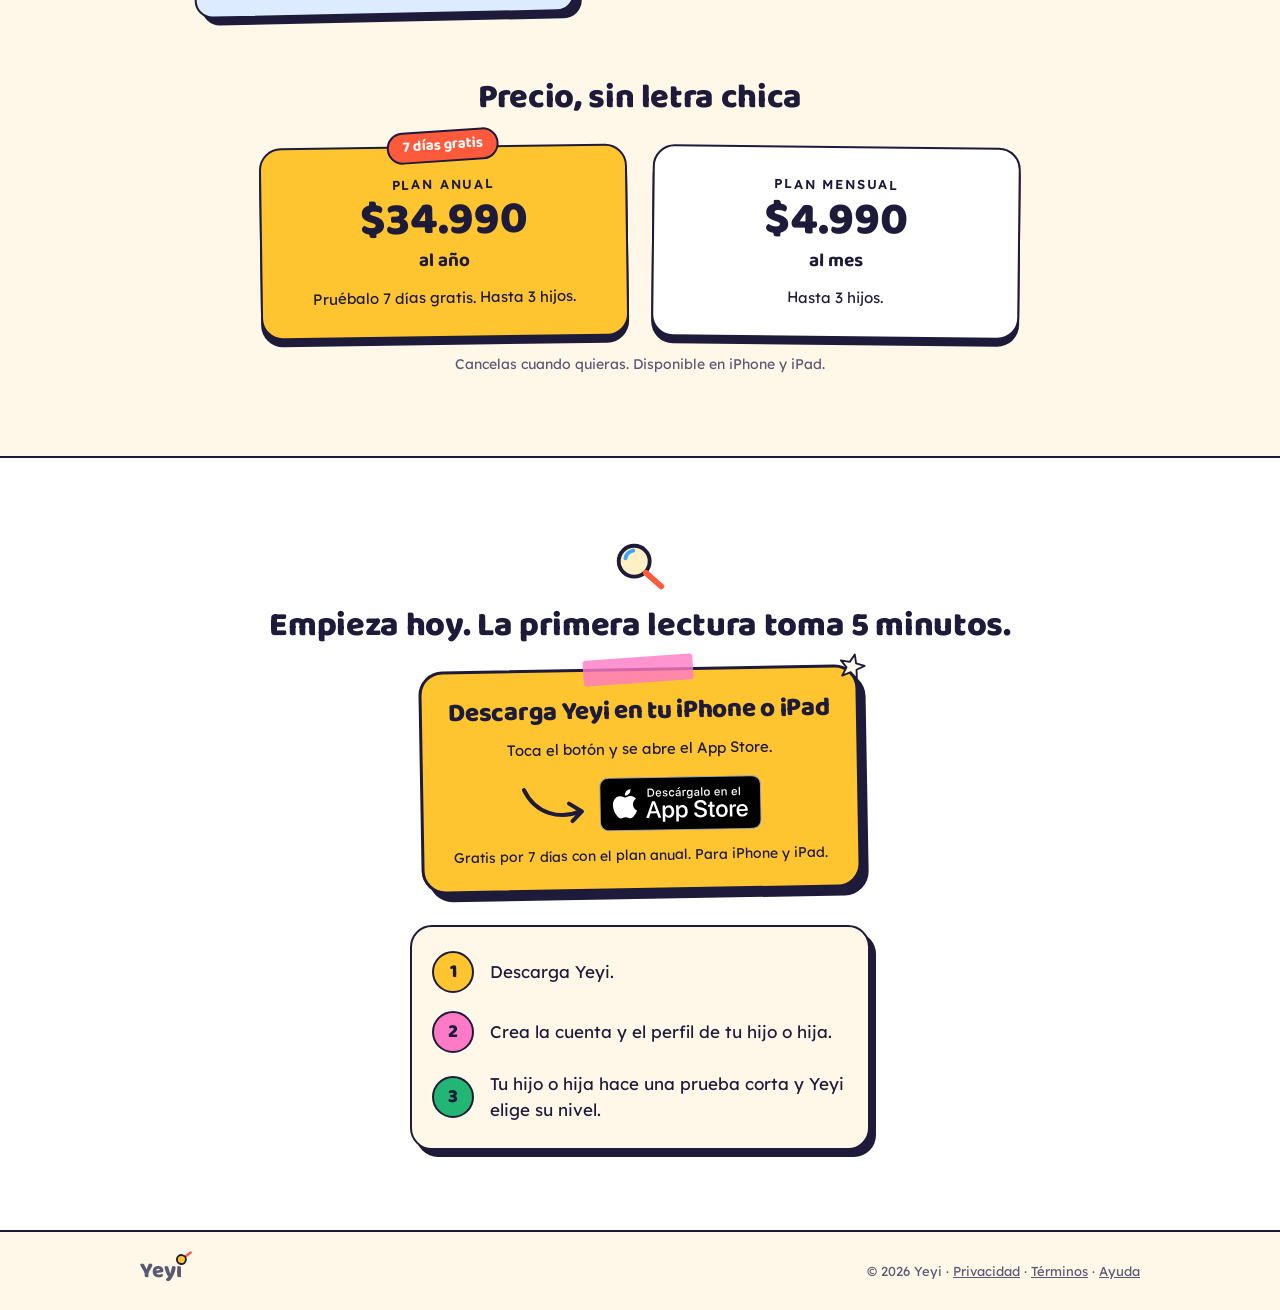
==== commit d5a1c3a2: "Landing v2: «Ya en el App Store» chip and the yellow download card around the badge; sticky bar «Des" ====
--- a/landing/index.html
+++ b/landing/index.html
@@ -24,11 +24,16 @@
         <span>Yeyı</span>
         <svg class="logo-lupa" viewBox="0 0 24 24" aria-hidden="true"><line x1="14" y1="9" x2="21" y2="2" stroke="#FF5A3C" stroke-width="3" stroke-linecap="round"/><circle cx="10" cy="13" r="6" fill="#FFC530" stroke="#1E1B3A" stroke-width="2.5"/></svg>
       </a>
+      <span class="chip"><i></i>Ya en el App Store</span>
       <h1>Tu hijo va a entender lo que lee. <em>5 minutos al día.</em></h1>
       <p class="lead">Lecturas cortas sobre lo que le gusta, preguntas que lo hacen pensar y una racha que lo motiva a volver cada día. Para niños de 1.º a 6.º básico.</p>
-      <div class="get ios-only">
-        <a class="appstore" href="https://apps.apple.com/cl/app/id6829563453" data-place="hero"><img src="img/app-store-badge-es.svg" width="162" height="54" alt="Descárgalo en el App Store"></a>
-        <p class="small">Gratis por 7 días con el plan anual. Para iPhone y iPad.</p>
+      <div class="cta ios-only">
+        <span class="tape" aria-hidden="true"></span>
+        <svg class="cta-star" viewBox="0 0 64 64" aria-hidden="true"><path d="M32 6L39 24L58 25L43 37L48 56L32 45L16 56L21 37L6 25L25 24Z" fill="#FFF7E8" stroke="#1E1B3A" stroke-width="4" stroke-linejoin="round"/></svg>
+        <p class="cta-title">Descarga Yeyi en tu iPhone o iPad</p>
+        <p>Toca el botón y se abre el App Store.</p>
+        <div class="cta-row"><svg class="cta-arrow" viewBox="0 0 90 60" aria-hidden="true"><path d="M6 10 C 20 40, 50 48, 76 38" fill="none" stroke="#1E1B3A" stroke-width="5" stroke-linecap="round"/><path d="M62 28 L78 38 L66 50" fill="none" stroke="#1E1B3A" stroke-width="5" stroke-linecap="round" stroke-linejoin="round"/></svg><a class="appstore" href="https://apps.apple.com/cl/app/id6829563453" data-place="hero"><img src="img/app-store-badge-es.svg" width="162" height="54" alt="Descárgalo en el App Store"></a></div>
+        <p class="cta-note">Gratis por 7 días con el plan anual. Para iPhone y iPad.</p>
       </div>
       <div class="android-box android-only">
         <h3>Por ahora Yeyi es solo para iPhone y iPad.</h3>
@@ -152,10 +157,16 @@
 <section class="band band-white" id="descargar">
   <div class="wrap signup">
     <svg class="big-lupa" viewBox="0 0 60 60" aria-hidden="true"><circle cx="24" cy="24" r="16" fill="#FDF0C4" stroke="#1E1B3A" stroke-width="4"/><path d="M15 21a10 10 0 0 1 8-8" fill="none" stroke="#3BA8FF" stroke-width="4" stroke-linecap="round"/><line x1="36" y1="36" x2="52" y2="50" stroke="#FF5A3C" stroke-width="6" stroke-linecap="round"/></svg>
-    <div class="get get-center ios-only">
+    <div class="closing ios-only">
       <h2>Empieza hoy. La primera lectura toma 5 minutos.</h2>
-      <a class="appstore" href="https://apps.apple.com/cl/app/id6829563453" data-place="cierre"><img src="img/app-store-badge-es.svg" width="162" height="54" alt="Descárgalo en el App Store"></a>
-      <p class="small">Gratis por 7 días con el plan anual. Para iPhone y iPad.</p>
+      <div class="cta cta-center ios-only">
+        <span class="tape" aria-hidden="true"></span>
+        <svg class="cta-star" viewBox="0 0 64 64" aria-hidden="true"><path d="M32 6L39 24L58 25L43 37L48 56L32 45L16 56L21 37L6 25L25 24Z" fill="#FFF7E8" stroke="#1E1B3A" stroke-width="4" stroke-linejoin="round"/></svg>
+        <p class="cta-title">Descarga Yeyi en tu iPhone o iPad</p>
+        <p>Toca el botón y se abre el App Store.</p>
+        <div class="cta-row"><svg class="cta-arrow" viewBox="0 0 90 60" aria-hidden="true"><path d="M6 10 C 20 40, 50 48, 76 38" fill="none" stroke="#1E1B3A" stroke-width="5" stroke-linecap="round"/><path d="M62 28 L78 38 L66 50" fill="none" stroke="#1E1B3A" stroke-width="5" stroke-linecap="round" stroke-linejoin="round"/></svg><a class="appstore" href="https://apps.apple.com/cl/app/id6829563453" data-place="cierre"><img src="img/app-store-badge-es.svg" width="162" height="54" alt="Descárgalo en el App Store"></a></div>
+        <p class="cta-note">Gratis por 7 días con el plan anual. Para iPhone y iPad.</p>
+      </div>
       <ol class="how">
         <li><span class="n n1">1</span>Descarga Yeyi.</li>
         <li><span class="n n2">2</span>Crea la cuenta y el perfil de tu hijo o hija.</li>
@@ -186,7 +197,7 @@
 </section>
 
 <div class="sticky ios-only" id="sticky" aria-hidden="true">
-  <div><b>Yeyi en el App Store</b><small>7 días gratis con el plan anual</small></div>
+  <div><b>Descarga Yeyi gratis</b><small>Se abre el App Store</small></div>
   <a class="appstore" href="https://apps.apple.com/cl/app/id6829563453" data-place="barra"><img src="img/app-store-badge-es.svg" width="162" height="54" alt="Descárgalo en el App Store"></a>
 </div>
 
--- a/landing/styles.css
+++ b/landing/styles.css
@@ -151,6 +151,18 @@
 .get-center { justify-items: center; gap: 12px; }
 .appstore { display: inline-block; padding: 14px; margin: -14px; line-height: 0; }
 .appstore img { height: 54px; width: auto; }
+.chip { display: inline-flex; align-items: center; gap: 8px; height: 34px; padding: 0 12px 0 8px; background: #D3F3E2; border: 2.5px solid var(--tinta); border-radius: 999px; font: 700 13px/1 var(--ui); letter-spacing: .4px; text-transform: uppercase; }
+.chip i { width: 10px; height: 10px; border-radius: 50%; background: var(--pasto); border: 2px solid var(--tinta); }
+.cta { position: relative; width: 100%; max-width: 440px; padding: 26px 22px 22px; background: var(--girasol); border: 3px solid var(--tinta); border-radius: 24px; box-shadow: 7px 8px 0 var(--tinta); transform: rotate(-1deg); display: flex; flex-direction: column; align-items: flex-start; gap: 12px; text-align: left; }
+.cta p { margin: 0; font-size: 15px; line-height: 1.45; }
+.cta .cta-title { font: 800 26px/1.1 var(--display); letter-spacing: -.3px; }
+.cta .cta-note { font-size: 14px; margin-top: 2px; }
+.cta-center { align-items: center; text-align: center; margin: 8px auto 0; }
+.tape { position: absolute; left: 50%; top: -14px; width: 110px; height: 26px; margin-left: -55px; background: rgba(255,122,198,.8); transform: rotate(-3deg); border-radius: 3px; }
+.cta-star { position: absolute; right: -12px; top: -16px; width: 30px; transform: rotate(14deg); }
+.cta-row { display: flex; align-items: center; gap: 8px; margin-top: 6px; }
+.cta-arrow { flex: none; width: 72px; }
+.closing { display: grid; justify-items: center; gap: 16px; width: 100%; }
 .small { font-size: 14px; color: var(--gris); margin: 0; }
 .how { list-style: none; margin: 18px 0 0; padding: 24px 20px; width: min(460px, 100%); display: grid; gap: 18px; text-align: left; background: var(--papel); border: 2.5px solid var(--tinta); border-radius: 22px; box-shadow: 6px 7px 0 var(--tinta); font-size: 17px; }
 .how li { display: flex; align-items: center; gap: 16px; }
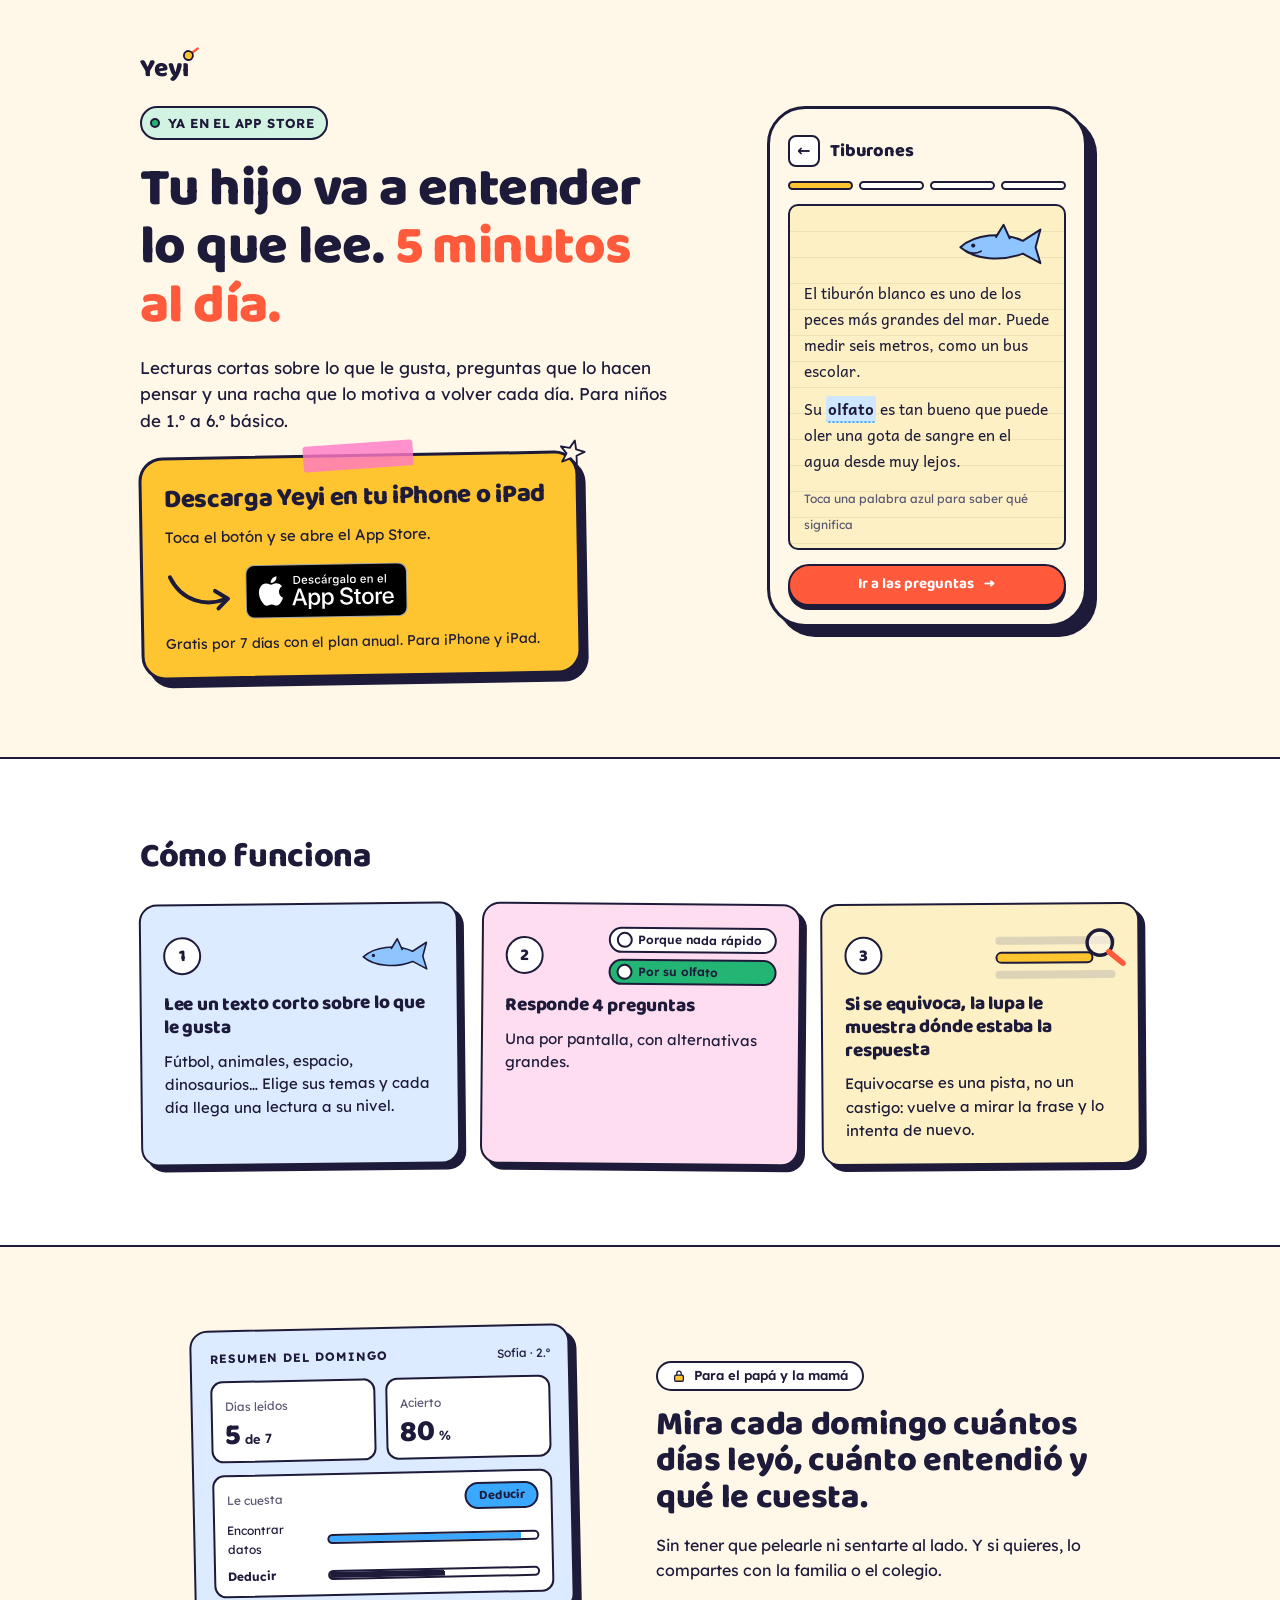
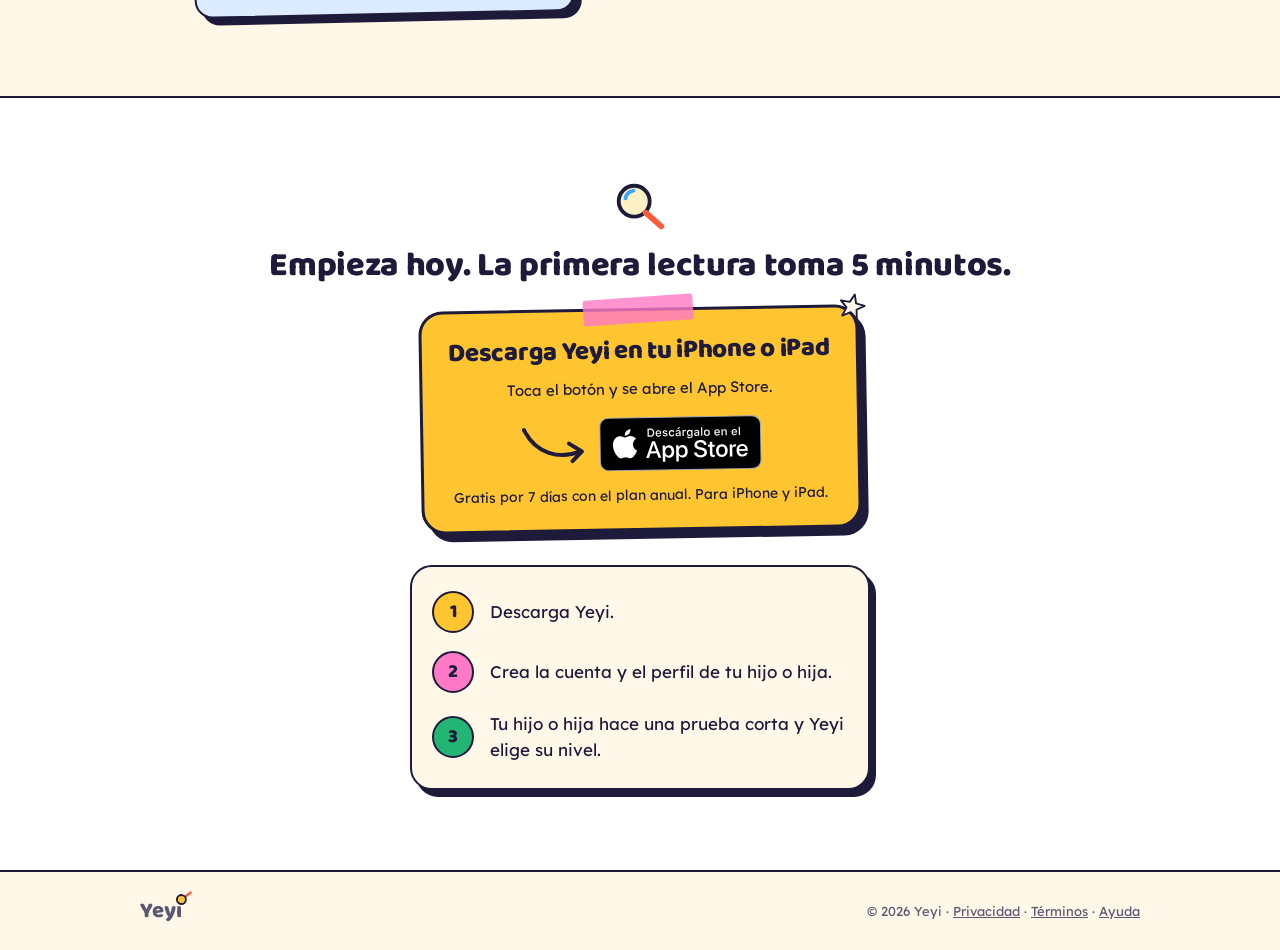
==== commit b3d50e02: "Landing: drop the Chile-only price block (visitors come from other countries too) Co-Authored-By: Cl" ====
--- a/landing/index.html
+++ b/landing/index.html
@@ -12,7 +12,7 @@
 <link rel="preconnect" href="https://fonts.googleapis.com">
 <link rel="preconnect" href="https://fonts.gstatic.com" crossorigin>
 <link href="https://fonts.googleapis.com/css2?family=Andika&family=Baloo+2:wght@600;700;800&family=Lexend:wght@400;500;600&display=swap" rel="stylesheet">
-<link rel="stylesheet" href="styles.css">
+<link rel="stylesheet" href="styles.css?v=2">
 <script>document.documentElement.classList.add(/Android/i.test(navigator.userAgent) ? "android" : "ios");</script>
 </head>
 <body>
@@ -132,26 +132,6 @@
       </div>
     </div>
   </div>
-
-  <div class="wrap pricing">
-    <h2>Precio, sin letra chica</h2>
-    <div class="plans">
-      <div class="plan plan-year">
-        <span class="tag">7 días gratis</span>
-        <small>PLAN ANUAL</small>
-        <strong>$34.990</strong>
-        <b>al año</b>
-        <p>Pruébalo 7 días gratis. Hasta 3 hijos.</p>
-      </div>
-      <div class="plan">
-        <small>PLAN MENSUAL</small>
-        <strong>$4.990</strong>
-        <b>al mes</b>
-        <p>Hasta 3 hijos.</p>
-      </div>
-    </div>
-    <p class="note">Cancelas cuando quieras. Disponible en iPhone y iPad.</p>
-  </div>
 </section>
 
 <section class="band band-white" id="descargar">
@@ -208,6 +188,6 @@
   </div>
 </footer>
 
-<script src="app.js"></script>
+<script src="app.js?v=4"></script>
 </body>
 </html>
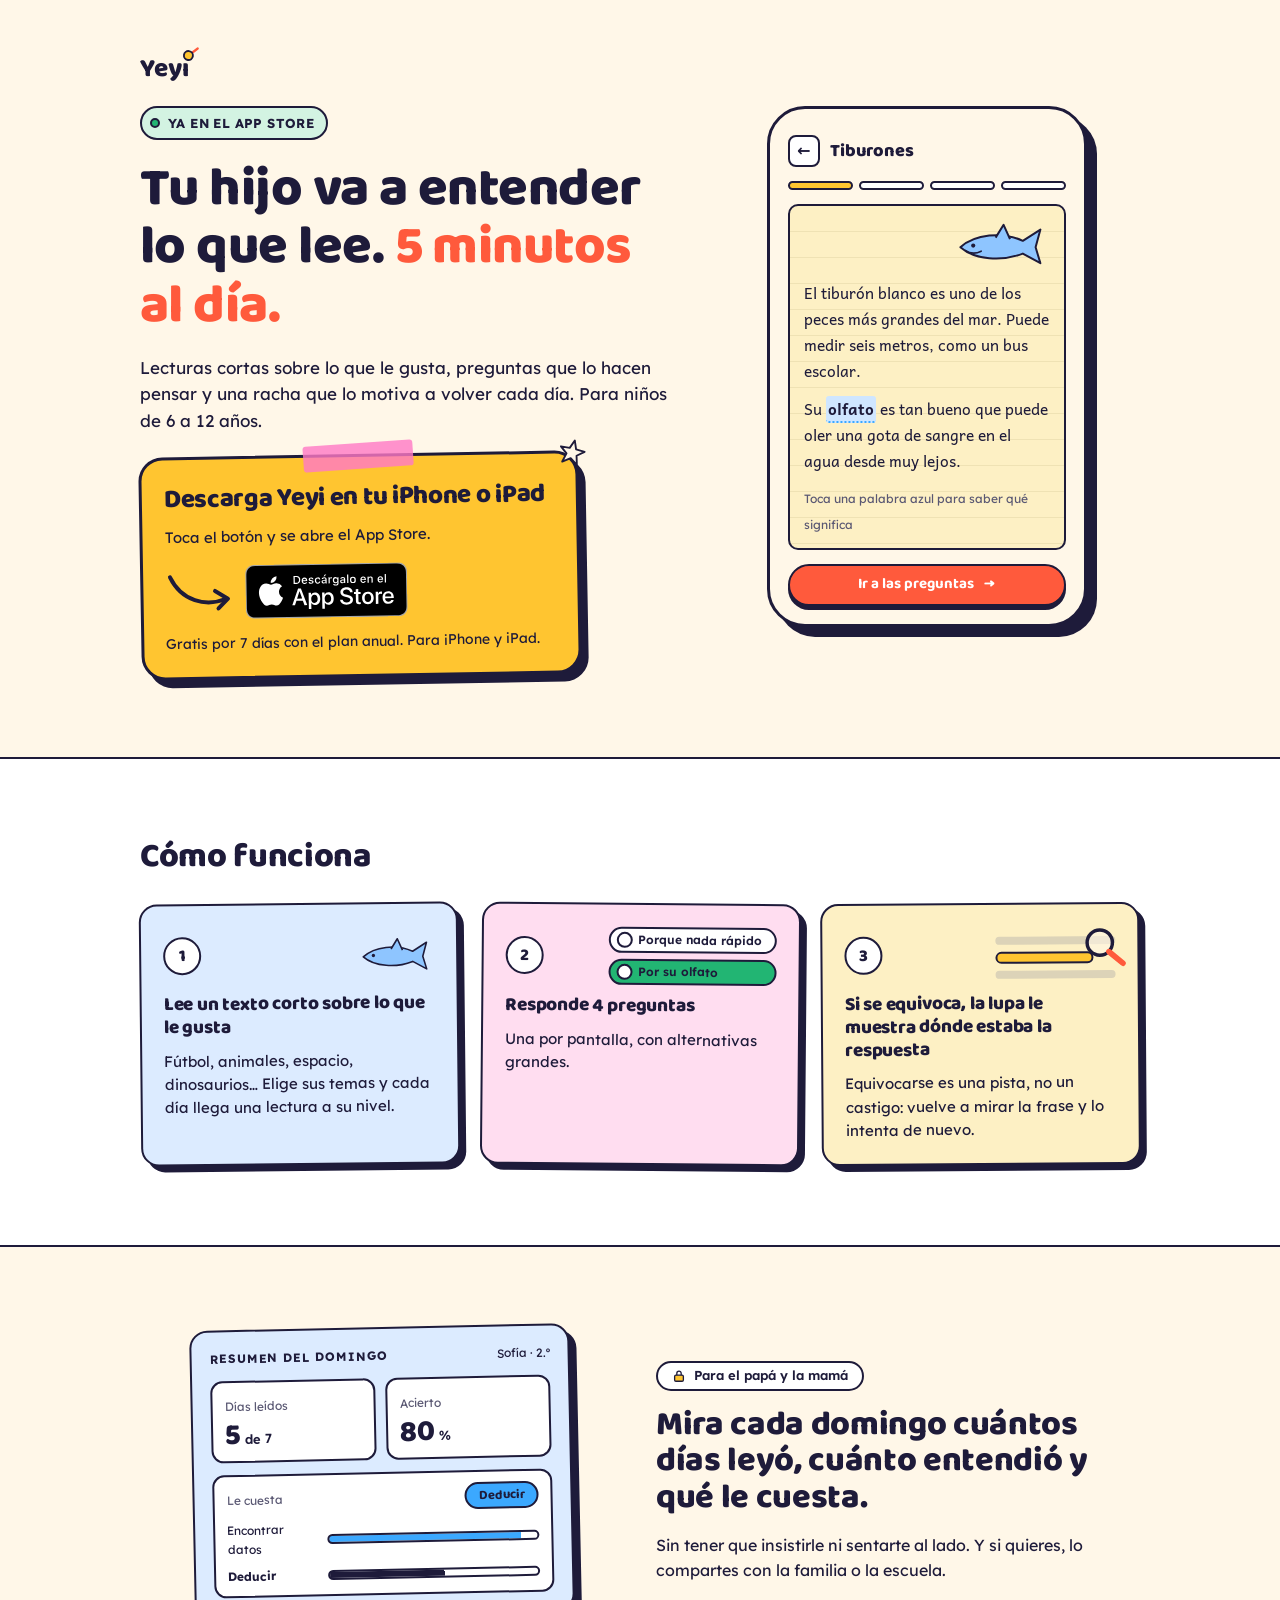
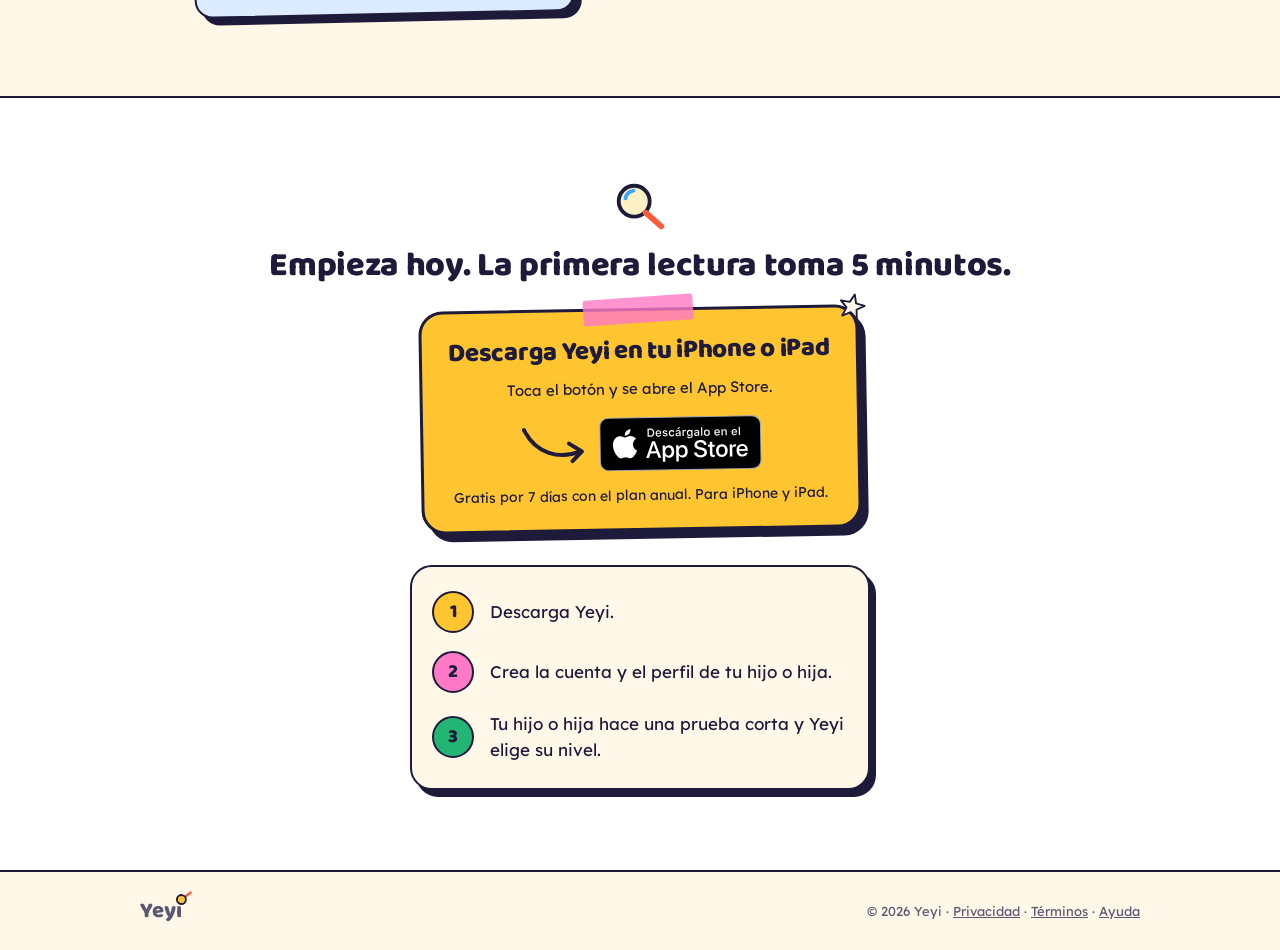
==== commit 620ad6e2: "Landing: neutral Spanish for all Latin America (ages, primaria, escuela) Co-Authored-By: Claude Opus" ====
--- a/landing/index.html
+++ b/landing/index.html
@@ -3,10 +3,10 @@
 <head>
 <meta charset="utf-8">
 <meta name="viewport" content="width=device-width, initial-scale=1">
-<title>Yeyi: Comprensión lectora para niños de 1.º a 6.º básico</title>
+<title>Yeyi: Comprensión lectora para niños de 6 a 12 años</title>
 <meta name="description" content="Tu hijo va a entender lo que lee. 5 minutos al día. Lecturas cortas sobre lo que le gusta, preguntas que lo hacen pensar y una racha diaria.">
 <meta property="og:title" content="Yeyi: tu hijo va a entender lo que lee">
-<meta property="og:description" content="5 minutos al día. Para niños de 1.º a 6.º básico.">
+<meta property="og:description" content="5 minutos al día. Para niños de 6 a 12 años.">
 <meta property="og:type" content="website">
 <link rel="icon" href="favicon.svg" type="image/svg+xml">
 <link rel="preconnect" href="https://fonts.googleapis.com">
@@ -26,7 +26,7 @@
       </a>
       <span class="chip"><i></i>Ya en el App Store</span>
       <h1>Tu hijo va a entender lo que lee. <em>5 minutos al día.</em></h1>
-      <p class="lead">Lecturas cortas sobre lo que le gusta, preguntas que lo hacen pensar y una racha que lo motiva a volver cada día. Para niños de 1.º a 6.º básico.</p>
+      <p class="lead">Lecturas cortas sobre lo que le gusta, preguntas que lo hacen pensar y una racha que lo motiva a volver cada día. Para niños de 6 a 12 años.</p>
       <div class="cta ios-only">
         <span class="tape" aria-hidden="true"></span>
         <svg class="cta-star" viewBox="0 0 64 64" aria-hidden="true"><path d="M32 6L39 24L58 25L43 37L48 56L32 45L16 56L21 37L6 25L25 24Z" fill="#FFF7E8" stroke="#1E1B3A" stroke-width="4" stroke-linejoin="round"/></svg>
@@ -40,15 +40,15 @@
         <p>¿Tienes Android? Déjanos tu correo y te avisamos cuando salga.</p>
       <form class="form waitlist" novalidate>
         <label>Tu correo<input name="email" type="email" inputmode="email" autocomplete="email" placeholder="nombre@correo.com" required></label>
-        <label>Curso de tu hijo o hija
+        <label>Grado de tu hijo o hija
         <select name="curso" required>
-          <option value="" selected disabled>Elige el curso</option>
-          <option value="1">1.º básico</option>
-          <option value="2">2.º básico</option>
-          <option value="3">3.º básico</option>
-          <option value="4">4.º básico</option>
-          <option value="5">5.º básico</option>
-          <option value="6">6.º básico</option>
+          <option value="" selected disabled>Elige el grado</option>
+          <option value="1">1.º de primaria</option>
+          <option value="2">2.º de primaria</option>
+          <option value="3">3.º de primaria</option>
+          <option value="4">4.º de primaria</option>
+          <option value="5">5.º de primaria</option>
+          <option value="6">6.º de primaria</option>
         </select></label>
         <p class="error" role="alert" hidden></p>
         <button class="btn" type="submit">Avísame cuando salga en Android</button>
@@ -117,7 +117,7 @@
     <div class="parent-copy">
       <span class="badge"><svg viewBox="0 0 16 16" width="14" height="14" aria-hidden="true"><rect x="3" y="7" width="10" height="7" rx="1.5" fill="#FFC530" stroke="#1E1B3A" stroke-width="1.5"/><path d="M5.5 7V5a2.5 2.5 0 0 1 5 0v2" fill="none" stroke="#1E1B3A" stroke-width="1.5"/></svg> Para el papá y la mamá</span>
       <h2>Mira cada domingo cuántos días leyó, cuánto entendió y qué le cuesta.</h2>
-      <p>Sin tener que pelearle ni sentarte al lado. Y si quieres, lo compartes con la familia o el colegio.</p>
+      <p>Sin tener que insistirle ni sentarte al lado. Y si quieres, lo compartes con la familia o la escuela.</p>
     </div>
     <div class="summary" aria-hidden="true">
       <div class="summary-top"><b>RESUMEN DEL DOMINGO</b><span>Sofía · 2.º</span></div>
@@ -158,15 +158,15 @@
         <p>¿Tienes Android? Déjanos tu correo y te avisamos cuando salga.</p>
       <form class="form waitlist" novalidate>
         <label>Tu correo<input name="email" type="email" inputmode="email" autocomplete="email" placeholder="nombre@correo.com" required></label>
-        <label>Curso de tu hijo o hija
+        <label>Grado de tu hijo o hija
         <select name="curso" required>
-          <option value="" selected disabled>Elige el curso</option>
-          <option value="1">1.º básico</option>
-          <option value="2">2.º básico</option>
-          <option value="3">3.º básico</option>
-          <option value="4">4.º básico</option>
-          <option value="5">5.º básico</option>
-          <option value="6">6.º básico</option>
+          <option value="" selected disabled>Elige el grado</option>
+          <option value="1">1.º de primaria</option>
+          <option value="2">2.º de primaria</option>
+          <option value="3">3.º de primaria</option>
+          <option value="4">4.º de primaria</option>
+          <option value="5">5.º de primaria</option>
+          <option value="6">6.º de primaria</option>
         </select></label>
         <p class="error" role="alert" hidden></p>
         <button class="btn" type="submit">Avísame cuando salga en Android</button>
